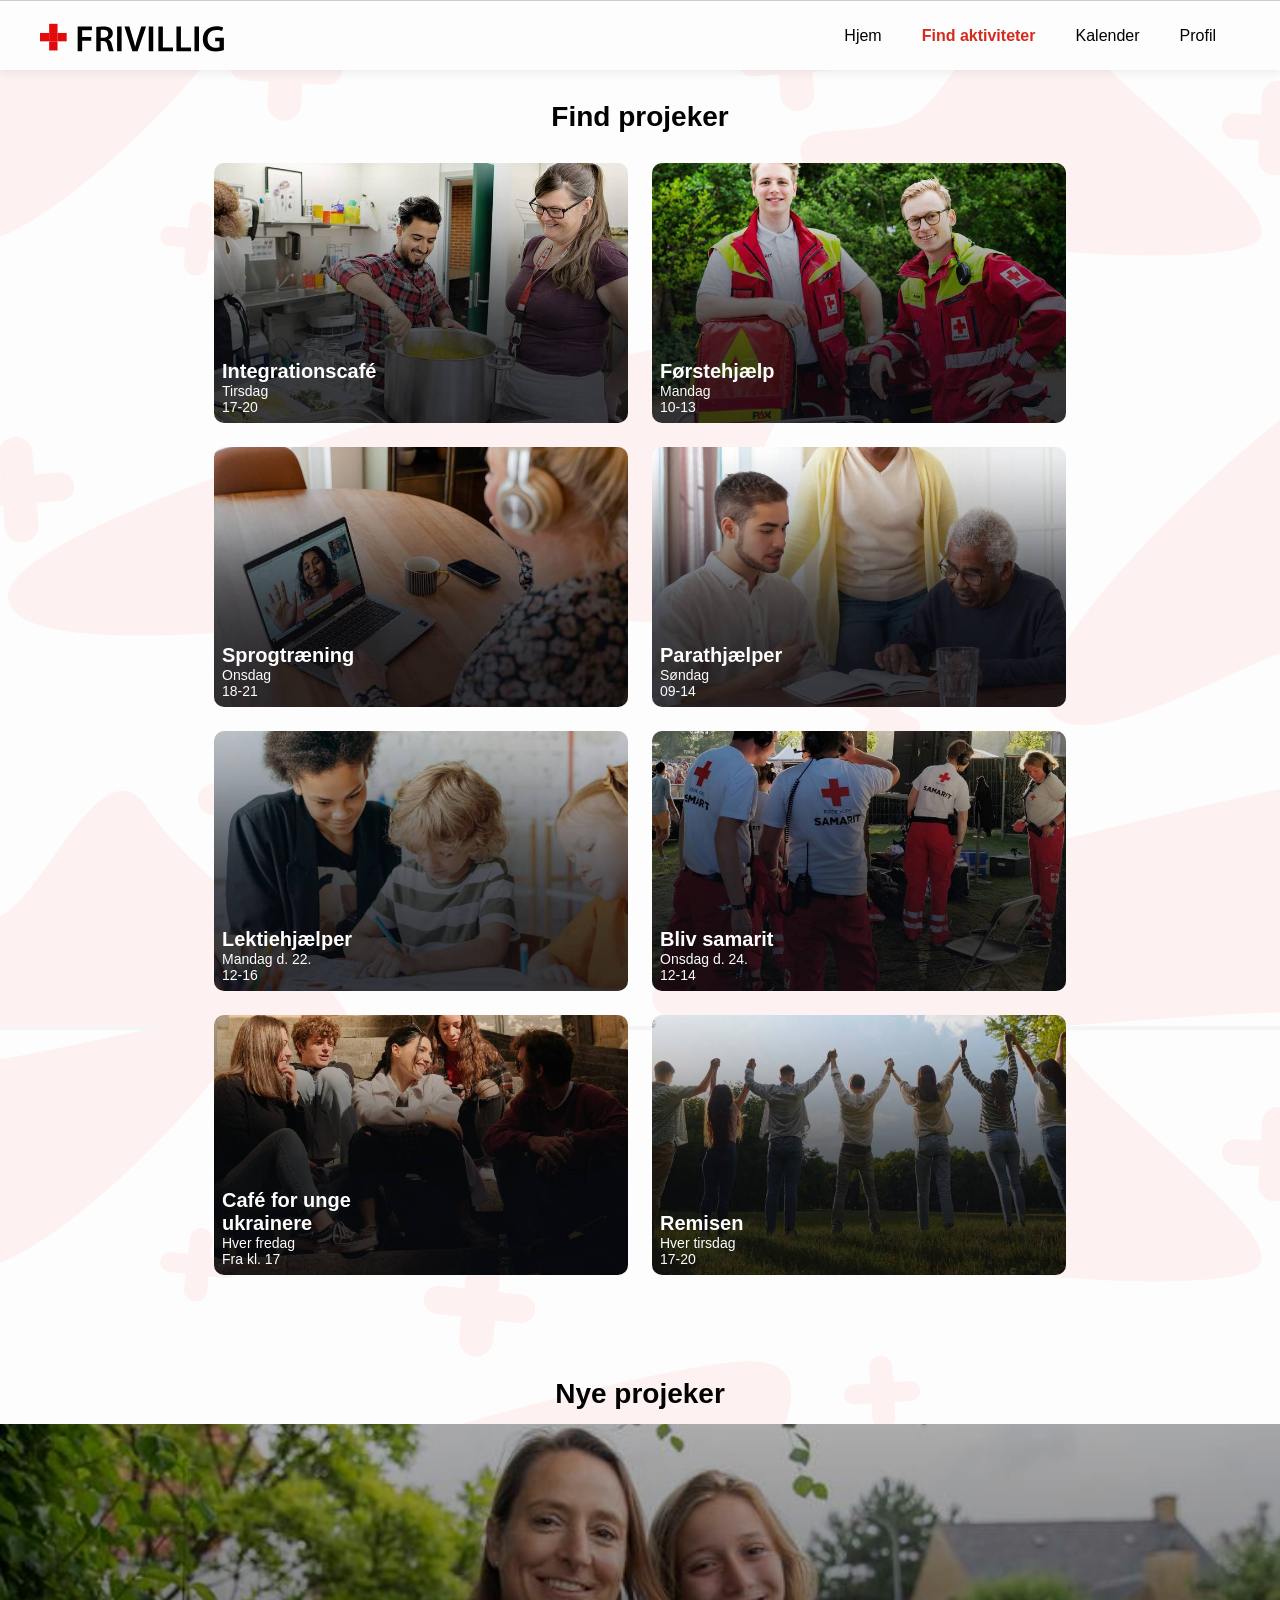
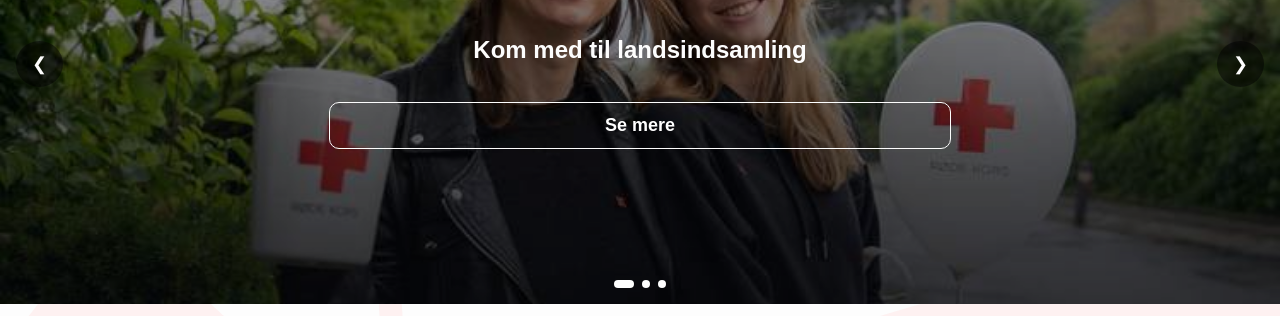
==== findprojekt.html @ a82b848c "Merge branch 'main' of https://github.com/Sheila206/modul4" ====
<!DOCTYPE html>
<html lang="da">

<head>
    <!-- Basic meta settings -->
    <meta name="viewport" content="width=device-width, initial-scale=1.0">
    <meta charset="UTF-8">

    <!-- Page title -->
    <title>Røde Kors</title>

    <!-- Main stylesheet -->
    <link rel="stylesheet" href="stylesheet.css">

    <!-- java script til carousel -->
    <script src="js/billede-carousel.js" defer> </script>
</head>

<!-- body -->

<body class="page-projekter">
    <main class="container">
        <!-- find projekter -->
        <section class="hero">
            <div class="hero__top">
                <img class="hero__logo" src="images/logo.svg" alt="logo">
               <span class="icon icon--filter" onclick="toggleFilter()"></span>
            </div>
        </section>
        <section class="sektion">
            <h1 class="sektion__titel">Find projeker</h1> <br>
            <div class="grid">
                <a href="sortering2.html" class="kort">
                    <div class="kort__billede" style="background-image: url('images/flygtninge-gdt.jpg');"></div>
                    <div class="kort__overlay">
                        <h3 class="kort__titel">Integrationscafé</h3>
                        <p class="kort__dag">Tirsdag</p>
                        <p class="kort__tid">17-20</p>
                    </div>
                </a>
                <a href="#" class="kort">
                    <div class="kort__billede" style="background-image: url('images/foerstehjaelp-gdt.jpg');"></div>
                    <div class="kort__overlay">
                        <h3 class="kort__titel"> Førstehjælp </h3>
                        <p class="kort__dag">Mandag</p>
                        <p class="kort__tid">10-13</p>
                    </div>
                </a>
                <a href="#" class="kort">
                    <div class="kort__billede" style="background-image: url('images/onlinefrivillig-gdt.jpg');"></div>
                    <div class="kort__overlay">
                        <h3 class="kort__titel">Sprogtræning</h3>
                        <p class="kort__dag">Onsdag</p>
                        <p class="kort__tid">18-21</p>
                    </div>
                </a>
                <a href="#" class="kort">
                    <div class="kort__billede" style="background-image: url('images/parathjaelper-gdt.jpg');"></div>
                    <div class="kort__overlay">
                        <h3 class="kort__titel">Parathjælper</h3>
                        <p class="kort__dag">Søndag</p>
                        <p class="kort__tid">09-14</p>
                    </div>
                </a>
                <a href="#" class="kort">
                    <div class="kort__billede" style="background-image: url('images/lektiehjaelper-gdt.jpg');"></div>
                    <div class="kort__overlay">
                        <h3 class="kort__titel">Lektiehjælper</h3>
                        <p class="kort__dag">Mandag d. 22.</p>
                        <p class="kort__tid">12-16</p>
                    </div>
                </a>
                <a href="#" class="kort">
                    <div class="kort__billede" style="background-image: url('images/samarit-gdt.jpg');"></div>
                    <div class="kort__overlay">
                        <h3 class="kort__titel">Bliv samarit</h3>
                        <p class="kort__dag">Onsdag d. 24.</p>
                        <p class="kort__tid">12-14</p>
                    </div>
                </a>
                <a href="#" class="kort">
                    <div class="kort__billede" style="background-image: url('images/ungeukrainere-gdt.jpg');"></div>
                    <div class="kort__overlay">
                        <h3 class="kort__titel">Café for unge <br> ukrainere</h3>
                        <p class="kort__dag">Hver fredag</p>
                        <p class="kort__tid">Fra kl. 17</p>
                    </div>
                </a>
                <a href="#" class="kort">
                    <div class="kort__billede" style="background-image: url('images/remissen-gdt.jpg');"></div>
                    <div class="kort__overlay">
                        <h3 class="kort__titel">Remisen</h3>
                        <p class="kort__dag">Hver tirsdag</p>
                        <p class="kort__tid">17-20</p>
                    </div>
                </a>
            </div>
        </section>
        <section>
            <h2 class="sektion__titel">Nye projeker</h2> <br>
        </section>
<section class="hero">
            <div class="hero__carousel-container">
                <div class="hero__carousel-slides">
                    <!-- Slide 1 -->
                    <div class="hero__kort hero__slide active">
                        <img src="images/indsamling-gdt.jpg" alt="Landsindsamling">
                        <br> <br>
                        <div class="hero__midt">
                            <h2 class="hero__titel">Kom med til landsindsamling</h2>
                        </div>
                        <br>
                        <button class="knap knap--sekundaer2">Se mere</button>
                    </div>
                    
                    <!-- Slide 2 - Tilføj dine billeder her -->
                    <div class="hero__kort hero__slide">
                        <img src="images/genbrug-gdt.jpg" alt="Genbrug">
                        <br> <br>
                        <div class="hero__midt">
                            <h2 class="hero__titel">Sortering i genbrugsbutik</h2>
                        </div>
                        <br>
                        <button class="knap knap--sekundaer2">Læs mere</button>
                    </div>
                    
                    <!-- Slide 3 -->
                    <div class="hero__kort hero__slide">
                        <img src="images/flygtninge-gdt.jpg" alt="Flygtninge">
                        <br> <br>
                        <div class="hero__midt">
                            <h2 class="hero__titel">Hjælp flygtninge i din by</h2>
                        </div>
                        <br>
                        <button class="knap knap--sekundaer2">Bliv frivillig</button>
                    </div>
                </div>
                
                <!-- Navigationsknapper -->
                <button class="hero__nav hero__nav--prev" aria-label="Forrige billede">❮</button>
                <button class="hero__nav hero__nav--next" aria-label="Næste billede">❯</button>
                
                <!-- Indikatorprikker -->
                <div class="hero__dots"></div>
            </div>
        </section>
    </main>

    <!-- Footer -->

    <footer>
        <nav class="nav">
            <img src="images/primaer-logo.svg" alt="logo" class="nav__logo">
            <div class="nav__menu">
                <a href="main.html" class="nav__item">
                    <span class="icon icon--hjem"></span>
                    <span class="nav__label">Hjem</span>
                </a>
                <a href="findprojekt.html" class="nav__item nav__item--aktiv">
                    <span class="icon icon--tilfoej"></span>
                    <span class="nav__label">Find aktiviteter</span>
                </a>
                <a href="kalender.html" class="nav__item">
                    <span class="icon icon--kalender"></span>
                    <span class="nav__label">Kalender</span>
                </a>
                <a href="profil.html" class="nav__item">
                    <span class="icon icon--profil"></span>
                    <span class="nav__label">Profil</span>
                </a>
            </div>
        </nav>
    </footer>
    

<!-- FILTER MODAL -->
<div class="filter" id="filter">
  <div class="filter__overlay"></div>

  <div class="filter__content">
    <div class="filter__header">
      <h2>Præferencer for frivilligt arbejde</h2>
      <span class="filter__close" onclick="toggleFilter()">✕</span>
    </div>

    <!-- SLIDER -->
    <div class="filter__box">
      <label>Mængde af tid om ugen:</label>
      <input type="range" min="1" max="40" value="16" id="timerRange">
      <p id="timerValue">16 t.</p>
    </div>

    <!-- LOCATION -->
    <div class="filter__gruppe">
      <h3>Hvor i Danmark</h3>
      <label><input type="checkbox" value="odense" class="filter-location"> Odense</label>
      <label><input type="checkbox" value="aarhus" class="filter-location"> Aarhus</label>
      <label><input type="checkbox" value="kbh" class="filter-location"> København</label>
    </div>

    <!-- TYPE -->
    <div class="filter__gruppe">
      <h3>Type opgave</h3>
      <label><input type="checkbox" value="cafe" class="filter-type"> Café</label>
      <label><input type="checkbox" value="sortering" class="filter-type"> Sortering</label>
      <label><input type="checkbox" value="indsamling" class="filter-type"> Indsamling</label>
    </div>
    <div class="filter__actions">
  <button class="knap knap--sekundaer" onclick="resetFilters()">Nulstil</button>
  <button class="knap knap--primaer" onclick="applyAndSave()">Anvend filtre</button>
</div>
  </div>
</div>
<script src="js/filtrering.js" defer></script>
</body>


</html>
---- stylesheet.css ----
* {
  box-sizing: border-box;
}

/* DESIGN SYSTEM */
:root {

  /* farver */
  --color-primary: #D52B1E;
  --color-text: #010101;
  --color-text-white: #FDFDFD;
  --color-background: #fdfdfd;
  --color-headerbg: #FDFDFD;

  /* spacing */
  --space-0: 0;
  --space-s: 8px;
  --space-m: 12px;
  --space-l: 18px;
  --space-2: 24px;

  /* radius */
  --radius: 10px;

  /* typografi */
  --font-primary: "Myriad Pro", Arial, sans-serif;
  --font-h2: 24px;
  --font-h3: 20px;
  --font-body: 18px;

  --nav-height: 70px;
}

/* GLOBALT */
body {
  background: var(--color-background);
  background-image: url(images/BaggrundDesign.png);
  color: var(--color-text);
  font-family: var(--font-primary);
  margin: 0;
}

h2 {
  font-size: var(--font-h2);
}

h3 {
  font-size: var(--font-h3);
}

p {
  font-size: var(--font-body);
}


/* KNAP */
/* simpel knap som bruges overalt */
.knap {
  padding: var(--space-m);
  border-radius: 10px;
  text-align: center;
  font-size: var(--font-body);
  border: none;
  outline: none;
  appearance: none;
  display: inline-block;
  text-decoration: none;
}

.knap--primaer {
  background: var(--color-primary);
  color: white;
  font-weight: bold;
  width: 100%;
}

.knap--sekundaer {
  background: transparent;
  border: 1px solid var(--color-primary);
  color: var(--color-primary);
  padding: var(--space-s) var(--space-m);
  font-size: 13px;
  display: inline-block;
  align-self: center;
}

.knap--sekundaer2 {
  background: transparent;
  color: white;
  font-weight: bold;
  width: 50%;
  border: 1px solid var(--color-background);
}

/* LAYOUT */
/* begrænser bredden så det ligner mobil */
main {
  min-height: 100vh;
  display: flex;
  flex-direction: column;
  padding: var(--space-m);
  padding-bottom: calc(var(--nav-height) + var(--space-m));
}

.hero__kort {
  background: var(--color-headerbg);
  padding: var(--space-l);
  margin: -16px;
  min-height: 180px;
  display: flex;
  align-items: center;
  flex-direction: column;
  margin-bottom: var(--space-m);
  position: relative;
  overflow: hidden;
  z-index: 1;
}

.hero__midt {
  color: var(--color-background);
}

.hero__top {
  display: flex;
  justify-content: space-between;
  align-items: center;
}

.hero__knap {
  position: absolute;
  top: var(--space-s);
  right: var(--space-s);
  width: auto;
  z-index: 100;
}

/* logo størrelse */
.hero__logo {
  width: 56px;
  display: flex;

}

.hero__kort .knap {
  align-self: center;
}

/* KORT */
/* bruges til alle projekter */
.kort {
  height: 200px;
  display: block;
  position: relative;
  text-decoration: none;
  color: inherit;
}

/* selve billedet (grå placeholder nu) */
.kort__billede {
  width: 100%;
  height: 100%;
  aspect-ratio: 1/1;
  background-size: cover;
  background-position: center;
  background-repeat: no-repeat;
  border-radius: var(--radius);
  position: absolute;
}

/* tekst ovenpå billedet */
.kort__overlay {
  position: absolute;
  bottom: var(--space-s);
  left: var(--space-s);
  right: var(--space-s);
  color: var(--color-background)
}

.kort__titel {
  margin: 0;
}

.kort__dag,
.kort__tid {
  margin: 0;
  font-size: 14px;
}

/*login*/
.login {
  flex: 1;
  display: flex;
  flex-direction: column;
}

/* GRID */
/* bruges til foreslåede projekter */
.grid {
  display: grid;
  grid-template-columns: 1fr 1fr;
  gap: var(--space-m);
}


/* SCROLL */
/* bruges til "dine projekter" */
.scroll {
  display: flex;
  gap: var(--space-m);
  overflow-x: auto;
}

.scroll .kort {
  min-width: 50%;
  flex-shrink: 0;
}


/* SEKTION */
/* giver luft mellem sektioner */
.sektion {
  margin-top: var(--space-s);
}

.sektion__titel {
  text-align: center;
  margin-bottom: var(--space-m);
}

.form {
  display: flex;
  flex-direction: column;
  gap: var(--space-m);
  flex: 1;
}

.form__bund {
  margin-top: auto;
}

.form__felt {
  display: flex;
  flex-direction: column;
  gap: var(--space-s);
}

.form__row {
  display: flex;
  gap: var(--space-s);
  justify-content: space-between;
}

.form__row .input {
  width: 30%;
  text-align: center;
}

/*billeder på undersider*/
.vagt__billede {
  width: calc(100% + 32px);
  margin-left: -16px;
  margin-right: -16px;
  height: 35vh;
  max-height: 320px;
  object-fit: cover;
  object-position: center top;
  display: block;
}

.hero__kort>img:first-of-type {
  position: absolute;
  top: 0;
  left: 0;
  width: 100%;
  height: 100%;
  object-fit: cover;
  z-index: -1;
  filter: brightness(.8);
}

.input {
  padding: var(--space-m);
  border-radius: var(--radius);
  border: 1px solid #ccc;
  font-size: var(--font-body);
  width: 100%;
}

.nav {
  position: fixed;
  bottom: 0;
  left: 50%;
  transform: translateX(-50%);
  width: 100%;
  max-width: 100%;
  background: var(--color-headerbg);
  border-top: 1px solid #ccc;
  display: flex;
  justify-content: center;
  align-items: center;
  height: 60px;
}

.nav__menu {
  display: flex;
  justify-content: space-between;
  padding: 0 24px;
  width: 100%;
}

.nav__label {
  display: none;
}

.nav__logo {
  display: none;
}

.nav__logo {
  display: none;
}

/*ICONS*/
.icon {
  display: inline-block;
  width: 40px;
  height: 40px;
  background-size: cover;
  background-repeat: no-repeat;
}

.icon--hjem {
  background-image: url('images/icon-hjem.svg');
}

.icon--tilfoej {
  background-image: url('images/icon-tilfoej.svg');
}

.icon--kalender {
  background-image: url('images/icon-kalender.svg');
}

.icon--profil {
  background-image: url('images/icon-profil.svg');
}

.icon--pil {
  background-image: url('images/icon-pil.svg');
}

.icon--filter {
  background-image: url('images/icon-filter.svg');
}

.icon--indstillinger {
  background-image: url('images/icon-indstillinger.svg');
}

.icon--indstillinger {
  width: 28px;
  height: 28px;
}


/* aktiv nav */
.nav__item .icon {
  opacity: 0.5;
}

.nav__item--aktiv .icon {
  opacity: 1;
}

/*Profil side*/
.profil {
  display: flex;
  flex-direction: column;
  align-items: center;
  text-align: center;
  gap: var(--space-m);
}

.profil__info {
  display: flex;
  flex-direction: column;
  gap: var(--space-s);
}

.profil .icon--profil {
  width: 72px;
  height: 72px;
  margin: var(--space-l) auto;
}

/* FILTER MODAL */
.filter {
  position: fixed;
  inset: 0;
  display: none;
  z-index: 100;
}

.filter.active {
  display: block;
}

.filter__overlay {
  position: absolute;
  inset: 0;
  background: rgba(0, 0, 0, 0.4);
}

.filter__content {
  position: absolute;
  bottom: 0;
  width: 100%;
  max-width: 480px;
  left: 50%;
  transform: translateX(-50%) translateY(100%);
  background: var(--color-background);
  border-radius: 20px 20px 0 0;
  padding: var(--space-m);
  transition: transform 0.3s ease;
}

.filter.active .filter__content {
  transform: translateX(-50%) translateY(0);
}

.filter__header {
  display: flex;
  justify-content: space-between;
  align-items: center;
  margin-bottom: var(--space-m);
}

.filter__close {
  font-size: 20px;
  cursor: pointer;
}

.filter__box {
  background: var(--color-headerbg);
  padding: var(--space-m);
  border-radius: var(--radius);
  text-align: center;
  margin-bottom: var(--space-m);
}

.filter__box input {
  width: 100%;
}

.filter__item {
  display: flex;
  justify-content: space-between;
  padding: var(--space-m);
  border-bottom: 1px solid #ddd;
}

.filter__gruppe {
  margin-bottom: var(--space-m);
}

.filter__gruppe h3 {
  margin-bottom: var(--space-s);
}

.filter__gruppe label {
  display: block;
  margin-bottom: 6px;
}

.filter__actions {
  display: flex;
  gap: var(--space-s);
  margin-top: var(--space-m);
}

.filter__actions .knap {
  flex: 1;
}



/*----------------------------Dropdown---------------------------*/
.dropdown-header {
  width: 100%;
  padding: var(--space-m);
  background: var(--color-headerbg);
  border: none;
  text-align: left;
  display: flex;
  justify-content: space-between;
  align-items: center;
  font-size: var(--font-body);
}

.dropdown-header2 {
  width: 100%;
  padding: var(--space-m);
  background: var(--color-headerbg);
  border: none;
  text-align: left;
  display: flex;
  justify-content: space-between;
  align-items: center;
  font-size: var(--font-body);
}

.dropdown-content {
  display: none;
  padding: var(--space-m);
  background: #f5f5f5
}

.dropdown.active .dropdown-content {
  display: block;
}

.dropdown.active .icon--pil {
  transform: rotate(90deg);
}

.trekant {
  width: 0;
  height: 0;
  border-left: 6px solid transparent;
  border-right: 6px solid transparent;
  border-top: 8px solid black;
  transition: 0.3s;
}

.dropdown.active .trekant {
  transform: rotate(180deg);
}

/*------------------ Carousel tilføjeæser ----------------------- */
/* CAROUSEL STYLES */
.hero__carousel-container {
  position: relative;
  margin: -16px;
  margin-bottom: var(--space-m);
  overflow: hidden;
}

.hero__carousel-slides {
  position: relative;
  width: 100%;
}

.hero__slide {
  display: none;
  margin: 0;
  animation: fadeIn 0.5s ease;
}

.hero__slide.active {
  display: flex;
}

@keyframes fadeIn {
  from {
    opacity: 0;
  }

  to {
    opacity: 1;
  }
}

/* Navigationsknapper */
.hero__nav {
  position: absolute;
  top: 50%;
  transform: translateY(-50%);
  background: rgba(0, 0, 0, 0.5);
  color: var(--color-background);
  border: none;
  padding: 12px 16px;
  cursor: pointer;
  font-size: 18px;
  border-radius: 50%;
  z-index: 90;
  transition: background-color 0.3s;
}

.hero__nav:hover {
  background: rgba(0, 0, 0, 0.8);
}

.hero__nav--prev {
  left: 16px;
}

.hero__nav--next {
  right: 16px;
}

/* Indikatorprikker */
.hero__dots {
  position: absolute;
  bottom: 16px;
  left: 50%;
  transform: translateX(-50%);
  display: flex;
  gap: 8px;
  z-index: 10;
}

.hero__dot {
  width: 8px;
  height: 8px;
  border-radius: 50%;
  background: var(--color-background);
  cursor: pointer;
  transition: all 0.3s;
}

.hero__dot.active {
  background: var(--color-background);
  width: 20px;
  border-radius: 4px;
}

/* Justering af eksisterende hero__kort */
.hero__kort {
  position: relative;
  min-height: 280px;
}

.hero__kort>img:first-of-type {
  position: absolute;
  top: 0;
  left: 0;
  width: 100%;
  height: 100%;
  object-fit: cover;
  z-index: -1;
  filter: brightness(0.7);
}

/* Slut på det ^^^^ ------------------------------*/

/*tablet */
@media (min-width: 768px) {
  .hero .hero__logo {
    content: url("images/primaer-logo-hvid.svg");
    width: 280px;
  }

  .hero__kort {
    height: 400px;
  }

  .container {
    max-width: 900px;
    margin: 0 auto;
  }

  .grid {
    grid-template-columns: repeat(2, 1fr);
    /* IKKE 3 */
    gap: 24px;
  }

  .sektion__titel {
    font-size: 28px;
  }

  footer {
    position: fixed;
    bottom: 24px;
    left: 0;
    right: 0;
    display: flex;
    justify-content: center;
    z-index: 1000;
  }

  .nav {
    width: auto;
    min-width: 420px;
    max-width: 520px;
    padding: 12px 24px;
    border-radius: 20px;
    background: var(--color-headerbg);
    display: flex;
    justify-content: center;
    box-shadow: 0 8px 24px rgba(0, 0, 0, 0.12);
    gap: 32px;
  }

  .login {
    max-width: 500px;
    margin: 0 auto;
  }

  .form {
    display: flex;
    flex-direction: column;
    gap: 16px;
  }

  .input {
    height: 50px;
    padding: 0 12px;
    border-radius: var(--radius);
  }

  .knap--sekundaer {
    align-self: center;
    margin-top: var(--space-s);
  }

  .form__bund {
    position: sticky;
    bottom: 24px;
    display: flex;
    justify-content: center;
  }

  .knap--primaer {
    width: 100%;
    max-width: 400px;
  }
}

/*desktop og stor tablet*/
@media (min-width: 1024px) {
  footer {
    position: static;
  }

  .nav {
    transform: none;
    max-width: none;
  }

  /* HEADER*/

  .nav {
    position: fixed;
    top: 0;
    left: 0;
    right: 0;
    height: 70px;
    background: var(--color-headerbg);
    display: flex;
    align-items: center;
    padding: 0 40px;
    box-shadow: 0 2px 10px rgba(0, 0, 0, 0.08);
    border-radius: 0;
    z-index: 1000;
  }


  .nav__menu {
    display: flex;
    gap: 40px;
    width: auto;
    margin-left: auto;
  }

  /* LOGO*/

  .nav__logo {
    display: block;
    height: 32px;
  }

  /* MENU */

  .nav__item {
    text-decoration: none;
    color: var(--color-text);
    font-size: 16px;
    font-weight: 500;
    justify-content: space-around;
  }

  .nav__label {
    display: inline;
  }

  /* fjern mobil ikoner */
  .icon {
    display: none;
  }

  /* container til links */

  /* HOVER PÅ NAV */

  .nav__item:hover {
    color: var(--color-primary);
  }

  /* AKTIV SIDE */

  .nav__item--aktiv {
    color: var(--color-primary);
    font-weight: bold;
  }

  /* LAYOUT */

  main {
    padding: 0 var(--space-2);
    max-width: 1200px;
    margin: 0 auto;
    padding-top: var(--nav-height)
  }


  .hero__carousel-container {
    width: 100vw;
    margin-left: 50%;
    transform: translateX(-50%);
  }

  .hero__kort {
    display: flex;
    justify-content: center;
    align-items: center;
    text-align: center;
  }

  .hero__slide {
    display: none;
  }

  .hero__slide.active {
    display: flex;
  }

  /* GRID*/

  .grid {
    grid-template-columns: repeat(auto-fit, minmax(280px, 1fr));
    gap: var(--space-2);
  }

  .scroll {
    display: grid;
    grid-template-columns: repeat(3, 1fr);
    overflow: visible;
  }

  .scroll .kort {
    min-width: unset;
  }

  /*HERO KORT */

  .hero__kort {
    aspect-ratio: 16 / 6;
    height: auto;
  }

  .hero .hero__logo {
    width: 320px;
  }

  .hero__kort img {
    object-fit: cover;
    object-position: center 30%;
  }

  .hero__logo {
    display: none;
  }

  .page-home .hero__logo {
    display: block;
    width: 320px;
  }

  /* KORT */
  .kort {
    height: 260px;
  }

  /* SPACING */

  .sektion {
    margin-bottom: 80px;
  }
}
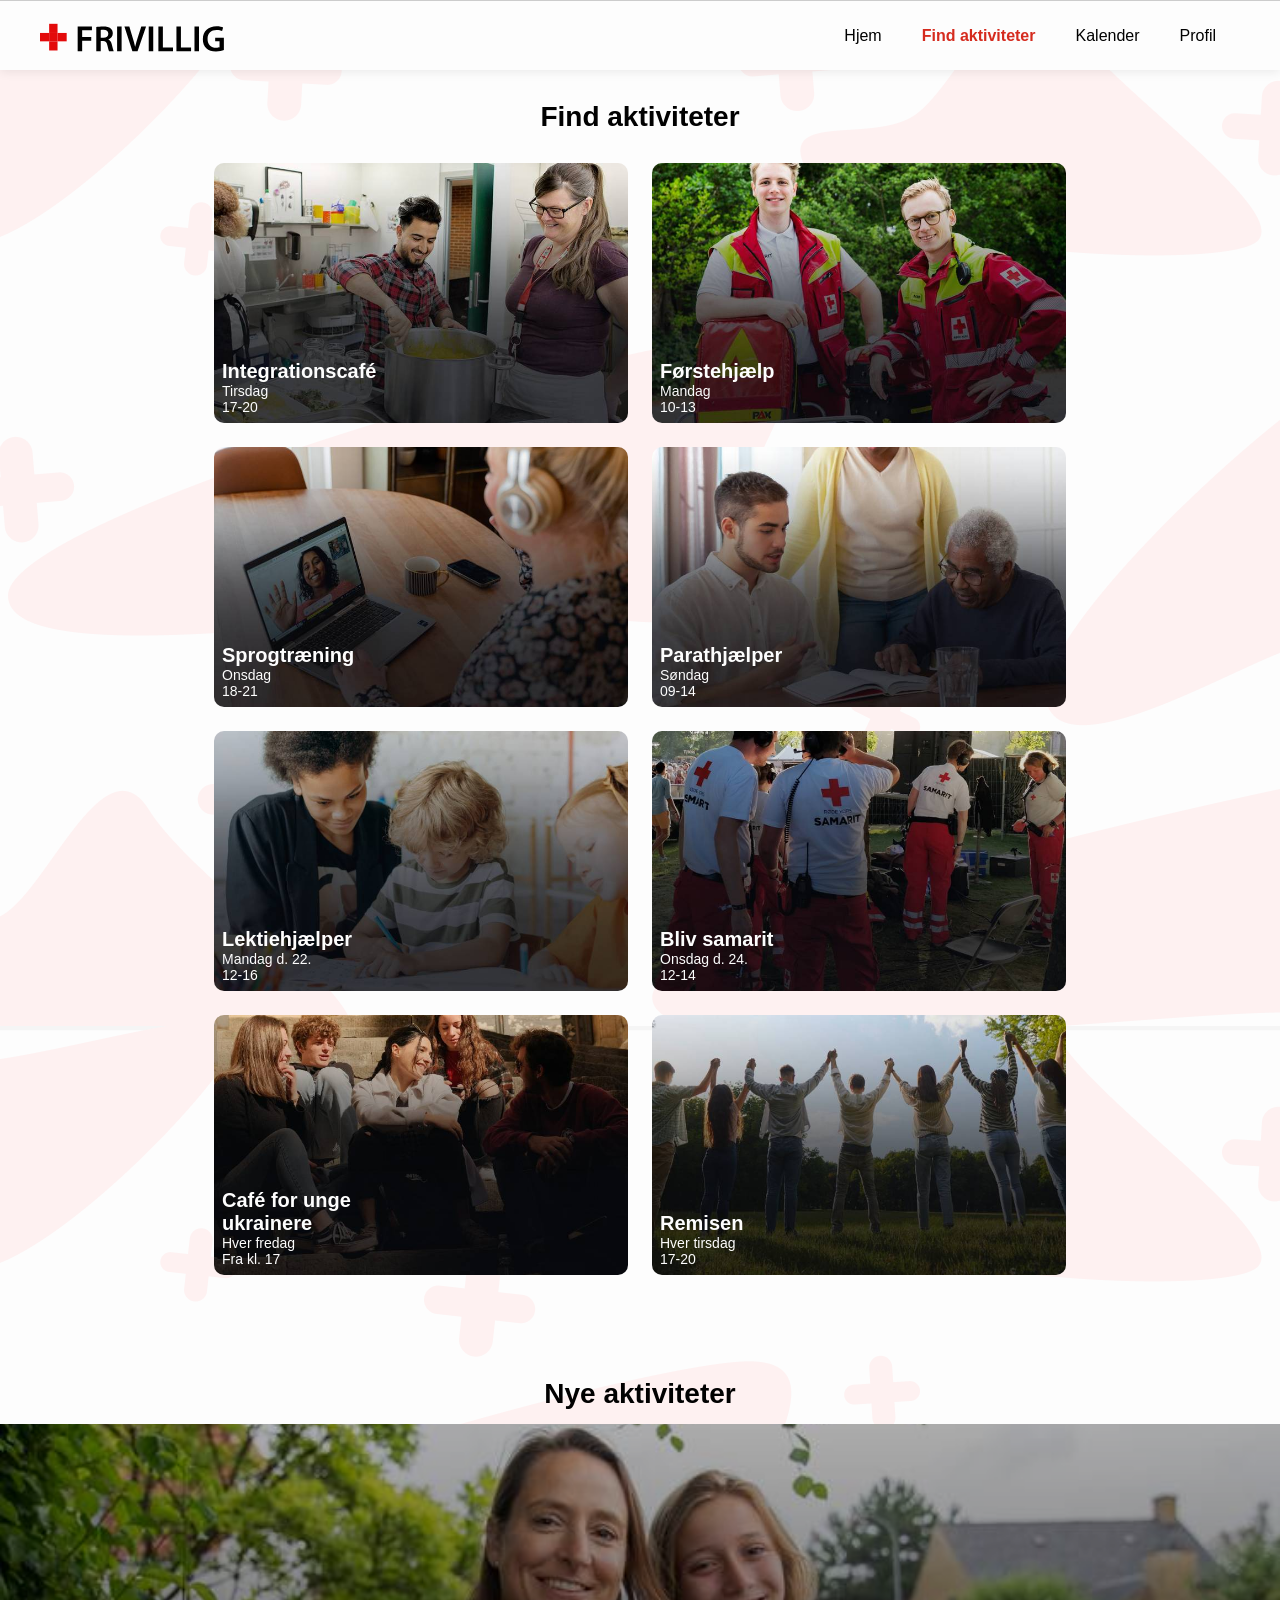
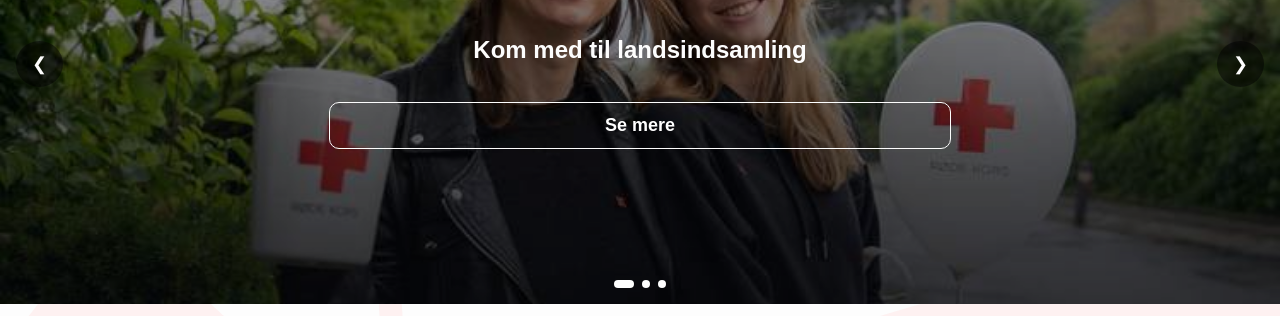
==== commit 8a5ffbe7: "opdatering på main og find aktiviteter projekter -> aktiviteter navnændring + find aktiviteter html " ====
--- a/findprojekt.html
+++ b/findprojekt.html
@@ -28,9 +28,9 @@
             </div>
         </section>
         <section class="sektion">
-            <h1 class="sektion__titel">Find projeker</h1> <br>
+            <h1 class="sektion__titel">Find aktiviteter</h1> <br>
             <div class="grid">
-                <a href="sortering2.html" class="kort">
+                <a href="integration.html" class="kort">
                     <div class="kort__billede" style="background-image: url('images/flygtninge-gdt.jpg');"></div>
                     <div class="kort__overlay">
                         <h3 class="kort__titel">Integrationscafé</h3>
@@ -46,7 +46,7 @@
                         <p class="kort__tid">10-13</p>
                     </div>
                 </a>
-                <a href="#" class="kort">
+                <a href="sprogtraening.html" class="kort">
                     <div class="kort__billede" style="background-image: url('images/onlinefrivillig-gdt.jpg');"></div>
                     <div class="kort__overlay">
                         <h3 class="kort__titel">Sprogtræning</h3>
@@ -97,7 +97,7 @@
             </div>
         </section>
         <section>
-            <h2 class="sektion__titel">Nye projeker</h2> <br>
+            <h2 class="sektion__titel">Nye aktiviteter</h2> <br>
         </section>
 <section class="hero">
             <div class="hero__carousel-container">
--- a/stylesheet.css
+++ b/stylesheet.css
@@ -481,9 +481,41 @@
 .filter__actions .knap {
   flex: 1;
 }
-
-
-
+/*kalender side*/
+.kalender__billede {
+  width: 100%;
+  max-width: 400px;
+  height: auto;
+  display: block;
+  margin: 0 auto; 
+}
+.overlay {
+  position: fixed;
+  inset: 0;
+  z-index: 900;
+  display: none;
+}
+
+/*modal pop up*/
+.modal {
+  position: fixed;
+  inset: 0;
+  background: rgba(0, 0, 0, 0.8);
+
+  display: flex;
+  justify-content: center;
+  align-items: center;
+
+  z-index: 2000;
+}
+
+.modal__box {
+  background: white;
+  padding: 24px;
+  border-radius: 16px;
+  max-width: 300px;
+  text-align: center;
+}
 /*----------------------------Dropdown---------------------------*/
 .dropdown-header {
   width: 100%;
@@ -645,9 +677,24 @@
 
 /*tablet */
 @media (min-width: 768px) {
-  .hero .hero__logo {
+  .hero__logo {
+    display: none;
+    width: 60px;
+  }
+
+  /* forside logo*/
+  .page-home .hero__logo {
+    display: block;
     content: url("images/primaer-logo-hvid.svg");
-    width: 280px;
+    width: 320px;
+  }
+
+  /* undersider logo*/
+  .page-kalender .hero__logo,
+  .page-profil .hero__logo,
+  .page-projekter .hero__logo {
+    display: block;
+    content: url("images/logo.svg");
   }
 
   .hero__kort {
@@ -725,10 +772,32 @@
     width: 100%;
     max-width: 400px;
   }
+  /*kalender side*/
+    .kalender__billede {
+    max-width: 500px;
+  }
 }
 
 /*desktop og stor tablet*/
 @media (min-width: 1024px) {
+    /* skjul alle logo */
+  .hero__logo {
+    display: none;
+  }
+
+  /* vis KUN på forsiden */
+  .page-home .hero__logo {
+    display: block;
+    width: 320px;
+  }
+   /* undersider logo*/
+  .page-kalender .hero__logo,
+  .page-profil .hero__logo,
+  .page-projekter .hero__logo {
+    display: none;
+  }
+
+
   footer {
     position: static;
   }
@@ -859,19 +928,11 @@
     height: auto;
   }
 
-  .hero .hero__logo {
-    width: 320px;
-  }
-
   .hero__kort img {
     object-fit: cover;
     object-position: center 30%;
   }
 
-  .hero__logo {
-    display: none;
-  }
-
   .page-home .hero__logo {
     display: block;
     width: 320px;
@@ -887,4 +948,8 @@
   .sektion {
     margin-bottom: 80px;
   }
+    /*kalender side*/
+    .kalender__billede {
+    max-width: 600px;
+  }
 }
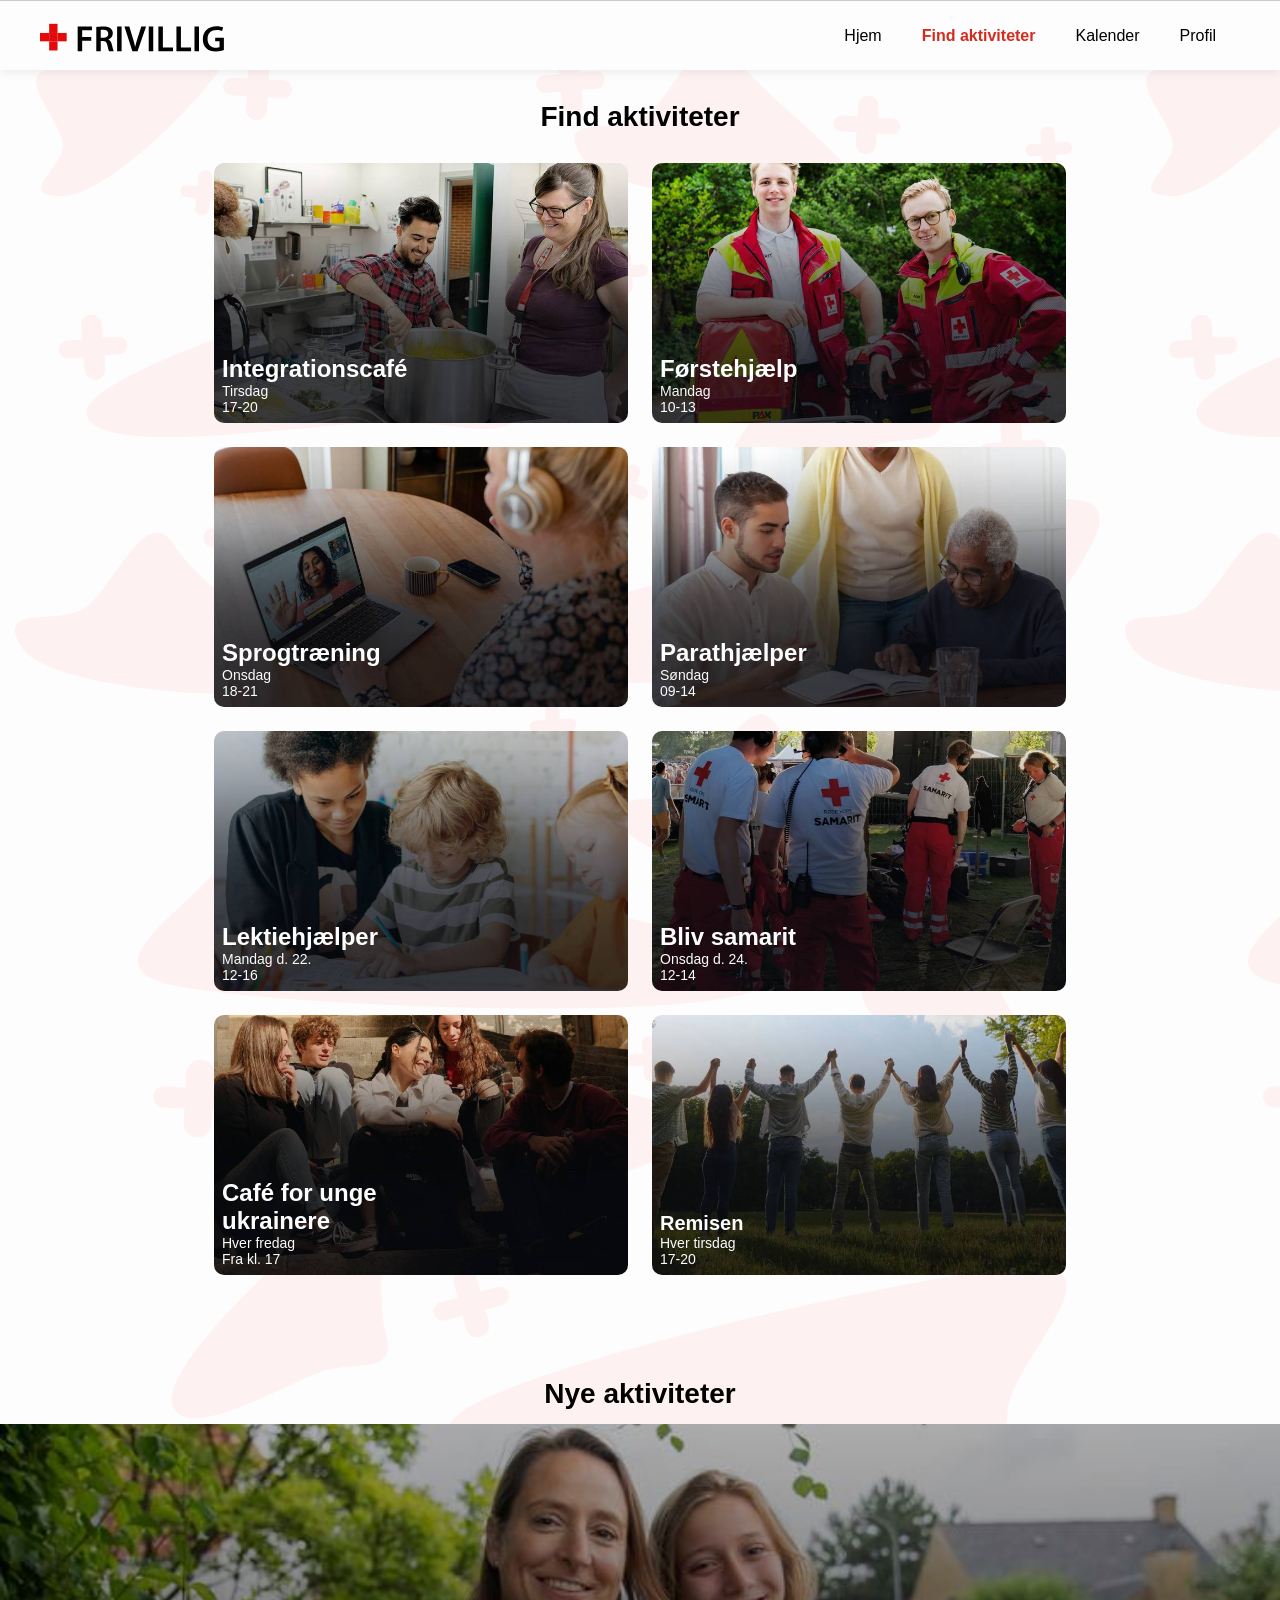
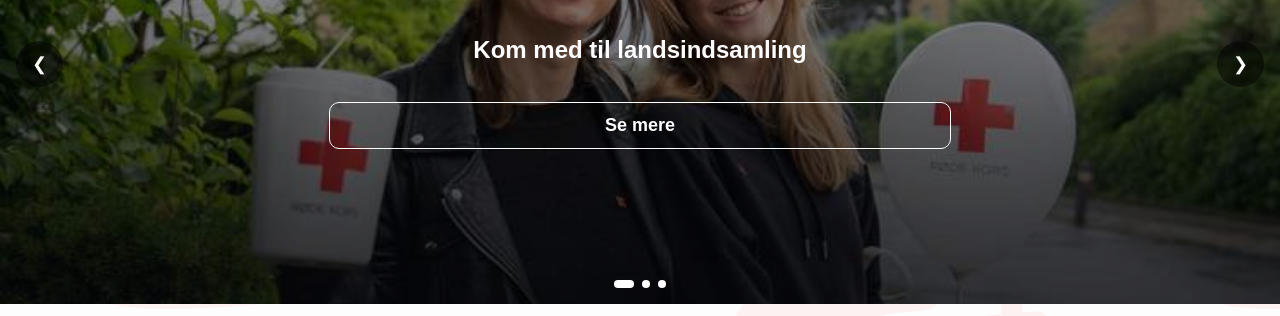
==== commit a6ad64cb: "validator" ====
--- a/findprojekt.html
+++ b/findprojekt.html
@@ -5,13 +5,10 @@
     <!-- Basic meta settings -->
     <meta name="viewport" content="width=device-width, initial-scale=1.0">
     <meta charset="UTF-8">
-
     <!-- Page title -->
     <title>Røde Kors</title>
-
     <!-- Main stylesheet -->
     <link rel="stylesheet" href="stylesheet.css">
-
     <!-- java script til carousel -->
     <script src="js/billede-carousel.js" defer> </script>
 </head>
@@ -21,19 +18,19 @@
 <body class="page-projekter">
     <main class="container">
         <!-- find projekter -->
-        <section class="hero">
+        <div class="hero">
             <div class="hero__top">
                 <img class="hero__logo" src="images/logo.svg" alt="logo">
-               <span class="icon icon--filter" onclick="toggleFilter()"></span>
-            </div>
-        </section>
+                <span class="icon icon--filter" onclick="toggleFilter()"></span>
+            </div>
+        </div>
         <section class="sektion">
             <h1 class="sektion__titel">Find aktiviteter</h1> <br>
             <div class="grid">
                 <a href="integration.html" class="kort">
                     <div class="kort__billede" style="background-image: url('images/flygtninge-gdt.jpg');"></div>
                     <div class="kort__overlay">
-                        <h3 class="kort__titel">Integrationscafé</h3>
+                        <h2 class="kort__titel">Integrationscafé</h2>
                         <p class="kort__dag">Tirsdag</p>
                         <p class="kort__tid">17-20</p>
                     </div>
@@ -41,7 +38,7 @@
                 <a href="#" class="kort">
                     <div class="kort__billede" style="background-image: url('images/foerstehjaelp-gdt.jpg');"></div>
                     <div class="kort__overlay">
-                        <h3 class="kort__titel"> Førstehjælp </h3>
+                        <h2 class="kort__titel"> Førstehjælp </h2>
                         <p class="kort__dag">Mandag</p>
                         <p class="kort__tid">10-13</p>
                     </div>
@@ -49,7 +46,7 @@
                 <a href="sprogtraening.html" class="kort">
                     <div class="kort__billede" style="background-image: url('images/onlinefrivillig-gdt.jpg');"></div>
                     <div class="kort__overlay">
-                        <h3 class="kort__titel">Sprogtræning</h3>
+                        <h2 class="kort__titel">Sprogtræning</h2>
                         <p class="kort__dag">Onsdag</p>
                         <p class="kort__tid">18-21</p>
                     </div>
@@ -57,7 +54,7 @@
                 <a href="#" class="kort">
                     <div class="kort__billede" style="background-image: url('images/parathjaelper-gdt.jpg');"></div>
                     <div class="kort__overlay">
-                        <h3 class="kort__titel">Parathjælper</h3>
+                        <h2 class="kort__titel">Parathjælper</h2>
                         <p class="kort__dag">Søndag</p>
                         <p class="kort__tid">09-14</p>
                     </div>
@@ -65,7 +62,7 @@
                 <a href="#" class="kort">
                     <div class="kort__billede" style="background-image: url('images/lektiehjaelper-gdt.jpg');"></div>
                     <div class="kort__overlay">
-                        <h3 class="kort__titel">Lektiehjælper</h3>
+                        <h2 class="kort__titel">Lektiehjælper</h2>
                         <p class="kort__dag">Mandag d. 22.</p>
                         <p class="kort__tid">12-16</p>
                     </div>
@@ -73,7 +70,7 @@
                 <a href="#" class="kort">
                     <div class="kort__billede" style="background-image: url('images/samarit-gdt.jpg');"></div>
                     <div class="kort__overlay">
-                        <h3 class="kort__titel">Bliv samarit</h3>
+                        <h2 class="kort__titel">Bliv samarit</h2>
                         <p class="kort__dag">Onsdag d. 24.</p>
                         <p class="kort__tid">12-14</p>
                     </div>
@@ -81,7 +78,7 @@
                 <a href="#" class="kort">
                     <div class="kort__billede" style="background-image: url('images/ungeukrainere-gdt.jpg');"></div>
                     <div class="kort__overlay">
-                        <h3 class="kort__titel">Café for unge <br> ukrainere</h3>
+                        <h2 class="kort__titel">Café for unge <br> ukrainere</h2>
                         <p class="kort__dag">Hver fredag</p>
                         <p class="kort__tid">Fra kl. 17</p>
                     </div>
@@ -99,7 +96,7 @@
         <section>
             <h2 class="sektion__titel">Nye aktiviteter</h2> <br>
         </section>
-<section class="hero">
+        <section class="hero">
             <div class="hero__carousel-container">
                 <div class="hero__carousel-slides">
                     <!-- Slide 1 -->
@@ -112,7 +109,6 @@
                         <br>
                         <button class="knap knap--sekundaer2">Se mere</button>
                     </div>
-                    
                     <!-- Slide 2 - Tilføj dine billeder her -->
                     <div class="hero__kort hero__slide">
                         <img src="images/genbrug-gdt.jpg" alt="Genbrug">
@@ -123,7 +119,6 @@
                         <br>
                         <button class="knap knap--sekundaer2">Læs mere</button>
                     </div>
-                    
                     <!-- Slide 3 -->
                     <div class="hero__kort hero__slide">
                         <img src="images/flygtninge-gdt.jpg" alt="Flygtninge">
@@ -135,11 +130,9 @@
                         <button class="knap knap--sekundaer2">Bliv frivillig</button>
                     </div>
                 </div>
-                
                 <!-- Navigationsknapper -->
                 <button class="hero__nav hero__nav--prev" aria-label="Forrige billede">❮</button>
                 <button class="hero__nav hero__nav--next" aria-label="Næste billede">❯</button>
-                
                 <!-- Indikatorprikker -->
                 <div class="hero__dots"></div>
             </div>
@@ -147,10 +140,11 @@
     </main>
 
     <!-- Footer -->
-
     <footer>
         <nav class="nav">
-            <img src="images/primaer-logo.svg" alt="logo" class="nav__logo">
+            <a href="main.html">
+                <img src="images/primaer-logo.svg" alt="logo" class="nav__logo">
+            </a>
             <div class="nav__menu">
                 <a href="main.html" class="nav__item">
                     <span class="icon icon--hjem"></span>
@@ -171,48 +165,47 @@
             </div>
         </nav>
     </footer>
-    
-
-<!-- FILTER MODAL -->
-<div class="filter" id="filter">
-  <div class="filter__overlay"></div>
-
-  <div class="filter__content">
-    <div class="filter__header">
-      <h2>Præferencer for frivilligt arbejde</h2>
-      <span class="filter__close" onclick="toggleFilter()">✕</span>
+
+
+    <!-- FILTER MODAL -->
+    <div class="filter" id="filter">
+        <div class="filter__overlay"></div>
+
+        <div class="filter__content">
+            <div class="filter__header">
+                <h2>Præferencer for frivilligt arbejde</h2>
+                <span class="filter__close" onclick="toggleFilter()">✕</span>
+            </div>
+
+            <!-- SLIDER -->
+            <div class="filter__box">
+                <label>Mængde af tid om ugen:</label>
+                <input type="range" min="1" max="40" value="16" id="timerRange">
+                <p id="timerValue">16 t.</p>
+            </div>
+
+            <!-- LOCATION -->
+            <div class="filter__gruppe">
+                <h3>Hvor i Danmark</h3>
+                <label><input type="checkbox" value="odense" class="filter-location"> Odense</label>
+                <label><input type="checkbox" value="aarhus" class="filter-location"> Aarhus</label>
+                <label><input type="checkbox" value="kbh" class="filter-location"> København</label>
+            </div>
+
+            <!-- TYPE -->
+            <div class="filter__gruppe">
+                <h3>Type opgave</h3>
+                <label><input type="checkbox" value="cafe" class="filter-type"> Café</label>
+                <label><input type="checkbox" value="sortering" class="filter-type"> Sortering</label>
+                <label><input type="checkbox" value="indsamling" class="filter-type"> Indsamling</label>
+            </div>
+            <div class="filter__actions">
+                <button class="knap knap--sekundaer" onclick="resetFilters()">Nulstil</button>
+                <button class="knap knap--primaer" onclick="applyAndSave()">Anvend filtre</button>
+            </div>
+        </div>
     </div>
-
-    <!-- SLIDER -->
-    <div class="filter__box">
-      <label>Mængde af tid om ugen:</label>
-      <input type="range" min="1" max="40" value="16" id="timerRange">
-      <p id="timerValue">16 t.</p>
-    </div>
-
-    <!-- LOCATION -->
-    <div class="filter__gruppe">
-      <h3>Hvor i Danmark</h3>
-      <label><input type="checkbox" value="odense" class="filter-location"> Odense</label>
-      <label><input type="checkbox" value="aarhus" class="filter-location"> Aarhus</label>
-      <label><input type="checkbox" value="kbh" class="filter-location"> København</label>
-    </div>
-
-    <!-- TYPE -->
-    <div class="filter__gruppe">
-      <h3>Type opgave</h3>
-      <label><input type="checkbox" value="cafe" class="filter-type"> Café</label>
-      <label><input type="checkbox" value="sortering" class="filter-type"> Sortering</label>
-      <label><input type="checkbox" value="indsamling" class="filter-type"> Indsamling</label>
-    </div>
-    <div class="filter__actions">
-  <button class="knap knap--sekundaer" onclick="resetFilters()">Nulstil</button>
-  <button class="knap knap--primaer" onclick="applyAndSave()">Anvend filtre</button>
-</div>
-  </div>
-</div>
-<script src="js/filtrering.js" defer></script>
+    <script src="js/filtrering.js" defer></script>
 </body>
 
-
 </html>
--- a/stylesheet.css
+++ b/stylesheet.css
@@ -91,7 +91,10 @@
   width: 50%;
   border: 1px solid var(--color-background);
 }
-
+.knap span {
+  font-size: 20px;
+  font-weight: bold;
+}
 /* LAYOUT */
 /* begrænser bredden så det ligner mobil */
 main {
@@ -235,7 +238,20 @@
 }
 
 .form__bund {
-  margin-top: auto;
+  position: fixed;
+  left: 0;
+  width: 100%;
+  padding: 10px;
+  bottom: 20px;
+}
+.page-home .form__bund,
+.page-kalender .form__bund, 
+.page-profil .form__bund,
+.page-projekter .form__bund {
+  position: fixed;
+  bottom: 80px;
+  left: 0;
+  width: 100%;
 }
 
 .form__felt {
@@ -299,6 +315,7 @@
   justify-content: center;
   align-items: center;
   height: 60px;
+  z-index: 500;
 }
 
 .nav__menu {
@@ -488,6 +505,10 @@
   height: auto;
   display: block;
   margin: 0 auto; 
+  border: 8px solid;
+  border-color: #FEF1f1;
+  border-radius: var(--radius);
+
 }
 .overlay {
   position: fixed;
@@ -508,6 +529,15 @@
 
   z-index: 2000;
 }
+/*log indside*/
+.page-logind .hero__logo,
+.page-opretbruger .hero__logo  {
+  display: block;
+  width: 220px;
+}
+
+
+
 
 .modal__box {
   background: white;
@@ -762,8 +792,8 @@
   }
 
   .form__bund {
-    position: sticky;
-    bottom: 24px;
+    position: fixed;
+    margin-bottom: 24px;
     display: flex;
     justify-content: center;
   }
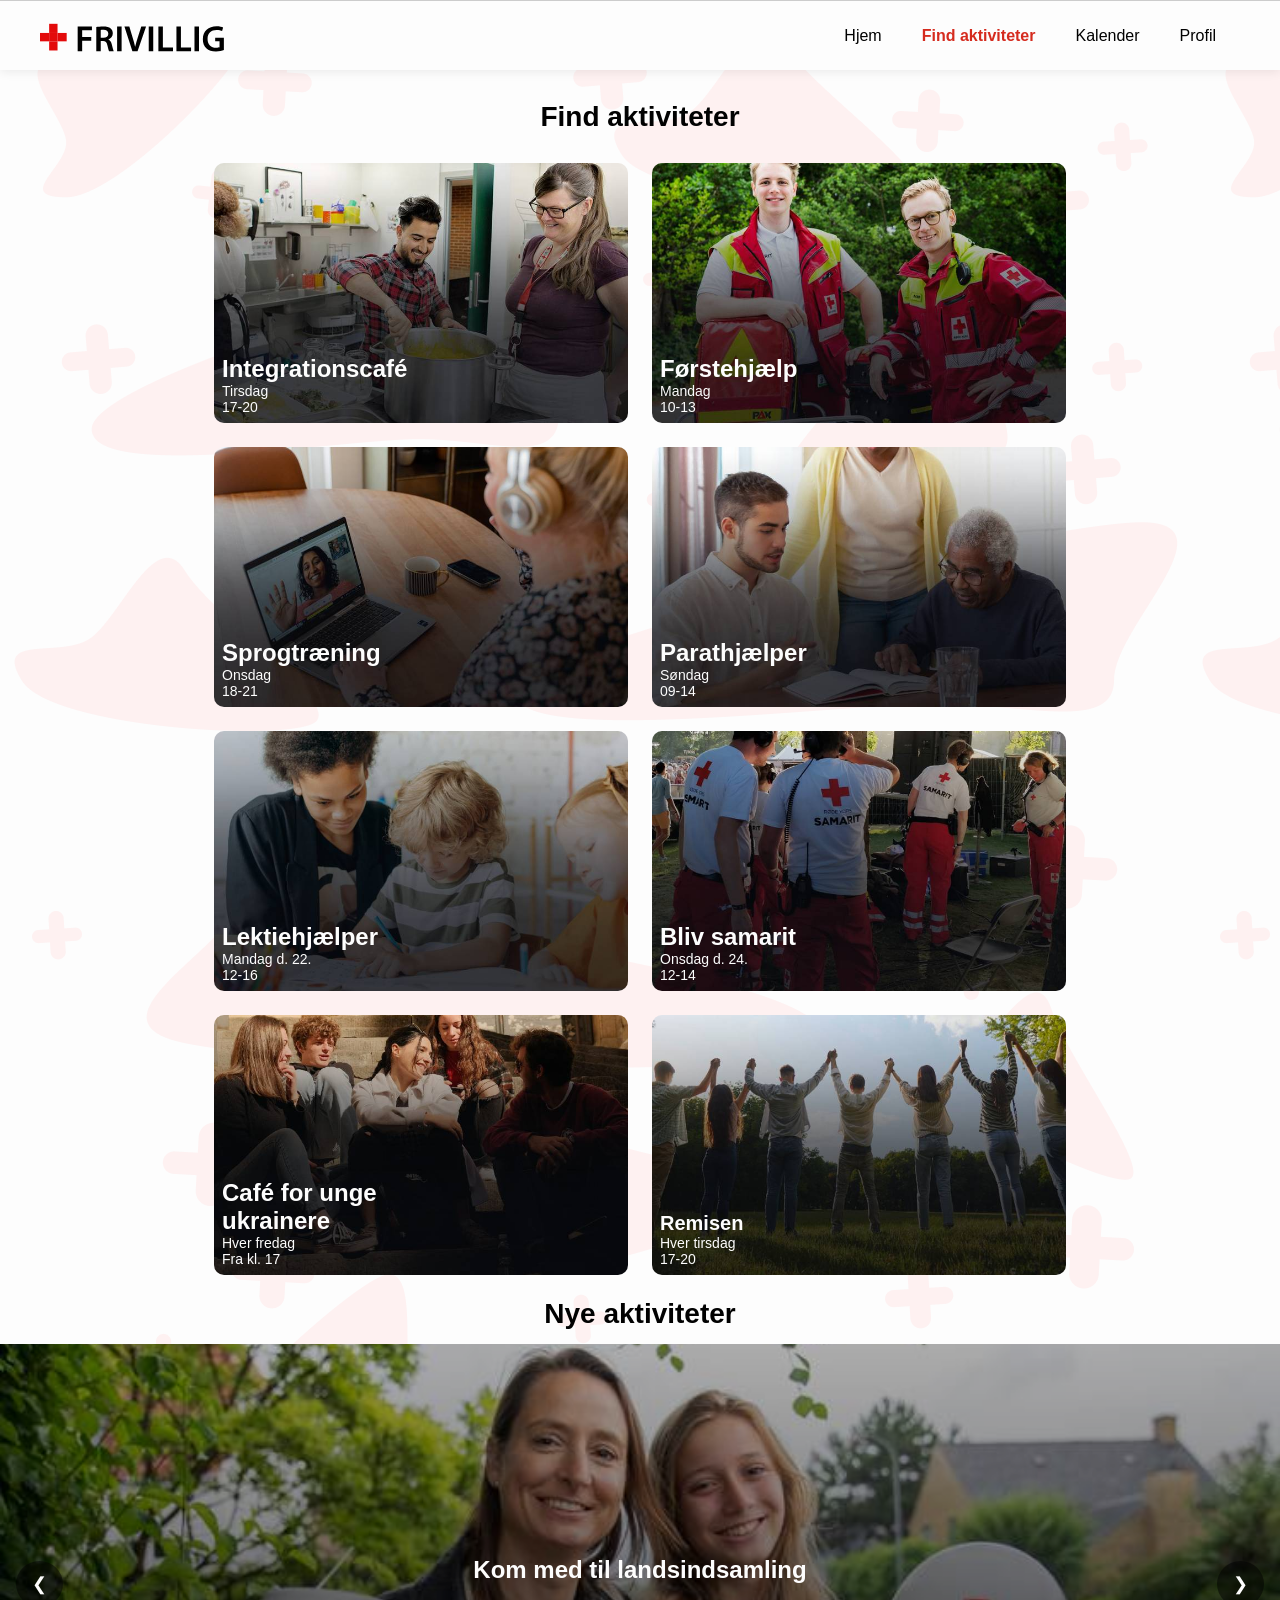
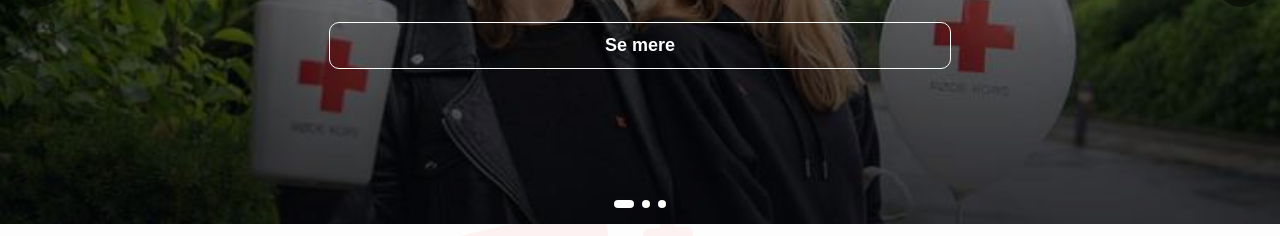
==== commit 0547be0a: "Alt attribute opdatering alle billederne får alt attributes" ====
--- a/findprojekt.html
+++ b/findprojekt.html
@@ -14,7 +14,8 @@
 </head>
 
 <!-- body -->
-
+<!-- Billeder er brugt gratis fra Pexels.com - https://www.pexels.com/search/young%20tutor/ - 
+ Der er også brugt billeder fra Røde Kors' hjemmeside ift. hvilke aktiviteter de tilbyder. -->
 <body class="page-projekter">
     <main class="container">
         <!-- find projekter -->
@@ -101,7 +102,7 @@
                 <div class="hero__carousel-slides">
                     <!-- Slide 1 -->
                     <div class="hero__kort hero__slide active">
-                        <img src="images/indsamling-gdt.jpg" alt="Landsindsamling">
+                        <img src="images/indsamling-gdt.jpg" alt="Billede af 2 glade kvinder, der er i gang med at samle ind til velgørenhed">
                         <br> <br>
                         <div class="hero__midt">
                             <h2 class="hero__titel">Kom med til landsindsamling</h2>
@@ -111,7 +112,7 @@
                     </div>
                     <!-- Slide 2 - Tilføj dine billeder her -->
                     <div class="hero__kort hero__slide">
-                        <img src="images/genbrug-gdt.jpg" alt="Genbrug">
+                        <img src="images/genbrug-gdt.jpg" alt="Billede af 2 glade kvinder, der er i gang med at behandle tøj fra et tøjstativ">
                         <br> <br>
                         <div class="hero__midt">
                             <h2 class="hero__titel">Sortering i genbrugsbutik</h2>
@@ -121,7 +122,7 @@
                     </div>
                     <!-- Slide 3 -->
                     <div class="hero__kort hero__slide">
-                        <img src="images/flygtninge-gdt.jpg" alt="Flygtninge">
+                        <img src="images/flygtninge-gdt.jpg" alt="Billede af en mand og en dame, der står inde i et kykken, hvor manden er ved at tilberede mad i en gryde. De er glade og kigger begge ned i gryden">
                         <br> <br>
                         <div class="hero__midt">
                             <h2 class="hero__titel">Hjælp flygtninge i din by</h2>
--- a/stylesheet.css
+++ b/stylesheet.css
@@ -11,6 +11,7 @@
   --color-text-white: #FDFDFD;
   --color-background: #fdfdfd;
   --color-headerbg: #FDFDFD;
+  --color-down1: #EDEDED;
 
   /* spacing */
   --space-0: 0;
@@ -91,10 +92,12 @@
   width: 50%;
   border: 1px solid var(--color-background);
 }
+
 .knap span {
   font-size: 20px;
   font-weight: bold;
 }
+
 /* LAYOUT */
 /* begrænser bredden så det ligner mobil */
 main {
@@ -238,17 +241,19 @@
 }
 
 .form__bund {
-  position: fixed;
+  position: relative;
+  transform: translateY(50%);
   left: 0;
   width: 100%;
   padding: 10px;
   bottom: 20px;
 }
+
 .page-home .form__bund,
-.page-kalender .form__bund, 
+.page-kalender .form__bund,
 .page-profil .form__bund,
 .page-projekter .form__bund {
-  position: fixed;
+  position: relative;
   bottom: 80px;
   left: 0;
   width: 100%;
@@ -498,18 +503,20 @@
 .filter__actions .knap {
   flex: 1;
 }
+
 /*kalender side*/
 .kalender__billede {
   width: 100%;
   max-width: 400px;
   height: auto;
   display: block;
-  margin: 0 auto; 
+  margin: 0 auto;
   border: 8px solid;
   border-color: #FEF1f1;
   border-radius: var(--radius);
 
 }
+
 .overlay {
   position: fixed;
   inset: 0;
@@ -529,15 +536,13 @@
 
   z-index: 2000;
 }
+
 /*log indside*/
 .page-logind .hero__logo,
-.page-opretbruger .hero__logo  {
+.page-opretbruger .hero__logo {
   display: block;
   width: 220px;
 }
-
-
-
 
 .modal__box {
   background: white;
@@ -546,9 +551,53 @@
   max-width: 300px;
   text-align: center;
 }
+
+/*----------------Status-Og-Data----------------*/
+.data{
+  background: var(--color-down1);
+  border: 1px solid var(--color-dropdown1);
+  border-radius: 10px;
+  color: var(--color-text);
+  padding: var(--space-s) var(--space-m);
+  font-size: 30px;
+  font-weight: bolder;
+  display: inline-block;
+  align-self: center;
+}
+
+.stats {
+  display: grid;
+  grid-template-columns: 1fr 1fr;
+  gap: 12px;
+}
+
+.stat {
+  background: var(--color-down1);
+  padding: 12px;
+  border-radius: 10px;
+  text-align: center;
+}
+
+.tal {
+  font-size: 28px;
+  font-weight: bold;
+}
+
 /*----------------------------Dropdown---------------------------*/
 .dropdown-header {
   width: 100%;
+  padding: var(--space-m);
+  background: (--color-down1);
+  border: none;
+  text-align: left;
+  display: flex;
+  justify-content: space-between;
+  align-items: center;
+  font-size: var(--font-body);
+}
+
+.dropdown-header1 {
+    width: 100%;
   padding: var(--space-m);
   background: var(--color-headerbg);
   border: none;
@@ -562,7 +611,7 @@
 .dropdown-header2 {
   width: 100%;
   padding: var(--space-m);
-  background: var(--color-headerbg);
+  background: (--color-headerbg);
   border: none;
   text-align: left;
   display: flex;
@@ -791,26 +840,29 @@
     margin-top: var(--space-s);
   }
 
+  .knap--primaer {
+    width: 40%;
+    margin: 0 auto;
+    padding: 12px;
+  }
+
   .form__bund {
-    position: fixed;
+    position: relative;
     margin-bottom: 24px;
     display: flex;
     justify-content: center;
   }
 
-  .knap--primaer {
-    width: 100%;
-    max-width: 400px;
-  }
   /*kalender side*/
-    .kalender__billede {
+  .kalender__billede {
     max-width: 500px;
   }
 }
 
 /*desktop og stor tablet*/
 @media (min-width: 1024px) {
-    /* skjul alle logo */
+
+  /* skjul alle logo */
   .hero__logo {
     display: none;
   }
@@ -820,7 +872,8 @@
     display: block;
     width: 320px;
   }
-   /* undersider logo*/
+
+  /* undersider logo*/
   .page-kalender .hero__logo,
   .page-profil .hero__logo,
   .page-projekter .hero__logo {
@@ -909,7 +962,13 @@
     padding: 0 var(--space-2);
     max-width: 1200px;
     margin: 0 auto;
-    padding-top: var(--nav-height)
+  }
+
+  .page-home main,
+  .page-kalender main,
+  .page-profil main,
+  .page-projekter main {
+    padding-top: var(--nav-height);
   }
 
 
@@ -975,11 +1034,37 @@
 
   /* SPACING */
 
-  .sektion {
-    margin-bottom: 80px;
-  }
-    /*kalender side*/
-    .kalender__billede {
+  .page-logind .sektion,
+  .page-opretbruger .sektion {
     max-width: 600px;
+    margin: 0 auto;
+  }
+
+  .knap--primaer {
+    max-width: 300px;
+    width: 100%;
+    margin: 0 auto;
+  }
+
+  /*kalender side*/
+  .kalender__billede {
+    max-width: 600px;
+  }
+
+  .form__bund {
+    display: flex;
+    flex-direction: column;
+    align-items: center;
+    gap: 16px;
+  }
+
+  .page-projekter .container {
+    display: flex;
+    flex-direction: column;
+    min-height: calc(100vh - var(--nav-height));
+  }
+
+  .page-projekter .login {
+    margin-top: auto;
   }
 }
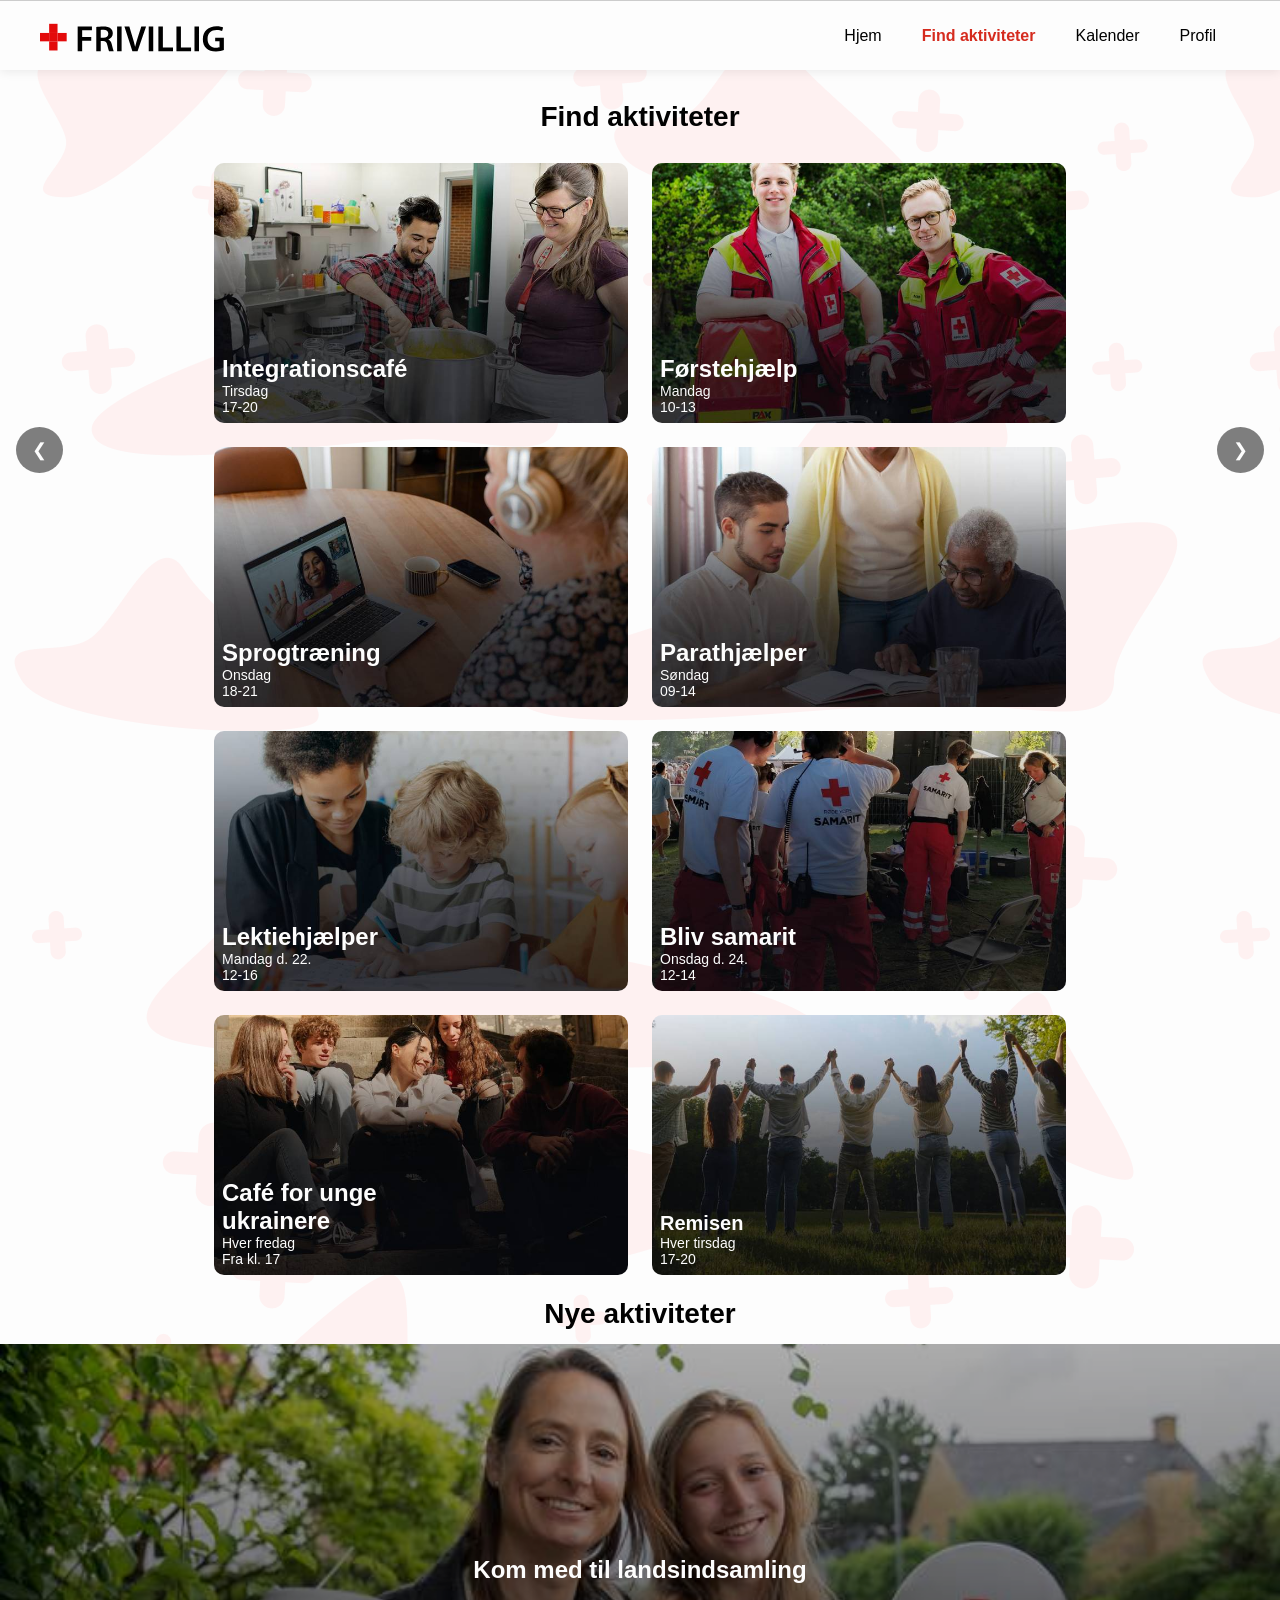
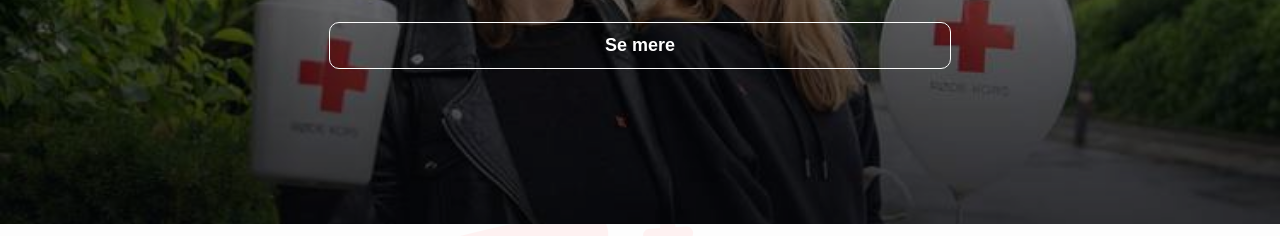
==== commit df4583a6: "fixet kanpper på karrusellen ." ====
--- a/findprojekt.html
+++ b/findprojekt.html
@@ -108,8 +108,7 @@
                             <h2 class="hero__titel">Kom med til landsindsamling</h2>
                         </div>
                         <br>
-                        <button class="knap knap--sekundaer2">Se mere</button>
-                    </div>
+                        <a href="landsindsamling.html" class="knap knap--sekundaer2">Se mere</a>                    </div>
                     <!-- Slide 2 - Tilføj dine billeder her -->
                     <div class="hero__kort hero__slide">
                         <img src="images/genbrug-gdt.jpg" alt="Billede af 2 glade kvinder, der er i gang med at behandle tøj fra et tøjstativ">
@@ -118,7 +117,7 @@
                             <h2 class="hero__titel">Sortering i genbrugsbutik</h2>
                         </div>
                         <br>
-                        <button class="knap knap--sekundaer2">Læs mere</button>
+                        <a href="sotering.html" class="knap knap--sekundaer2">Læs mere</a>                    </div>
                     </div>
                     <!-- Slide 3 -->
                     <div class="hero__kort hero__slide">
@@ -128,7 +127,7 @@
                             <h2 class="hero__titel">Hjælp flygtninge i din by</h2>
                         </div>
                         <br>
-                        <button class="knap knap--sekundaer2">Bliv frivillig</button>
+                        <a href="integration.html" class="knap knap--sekundaer2">Bliv frivillig</a>                    </div>
                     </div>
                 </div>
                 <!-- Navigationsknapper -->
--- a/stylesheet.css
+++ b/stylesheet.css
@@ -587,7 +587,7 @@
 .dropdown-header {
   width: 100%;
   padding: var(--space-m);
-  background: (--color-down1);
+  background: var(--color-down1);
   border: none;
   text-align: left;
   display: flex;
@@ -611,7 +611,7 @@
 .dropdown-header2 {
   width: 100%;
   padding: var(--space-m);
-  background: (--color-headerbg);
+  background: var(--color-headerbg);
   border: none;
   text-align: left;
   display: flex;
@@ -645,6 +645,12 @@
 
 .dropdown.active .trekant {
   transform: rotate(180deg);
+}
+
+ul {
+  list-style-type: disc;
+  padding: 10px;
+  font-size: var(--font-body);
 }
 
 /*------------------ Carousel tilføjeæser ----------------------- */
@@ -775,7 +781,11 @@
     display: block;
     content: url("images/logo.svg");
   }
-
+  /* undersider projekt valgt logo*/
+  .page-projektervalg .hero__logo {
+    display: block;
+    content: url("images/logo-hvid.svg");
+  }
   .hero__kort {
     height: 400px;
   }
@@ -841,9 +851,11 @@
   }
 
   .knap--primaer {
-    width: 40%;
-    margin: 0 auto;
-    padding: 12px;
+  display: block;
+  width: fit-content;
+  margin: 40px auto;
+  padding: 12px 24px;
+  white-space: nowrap;
   }
 
   .form__bund {
